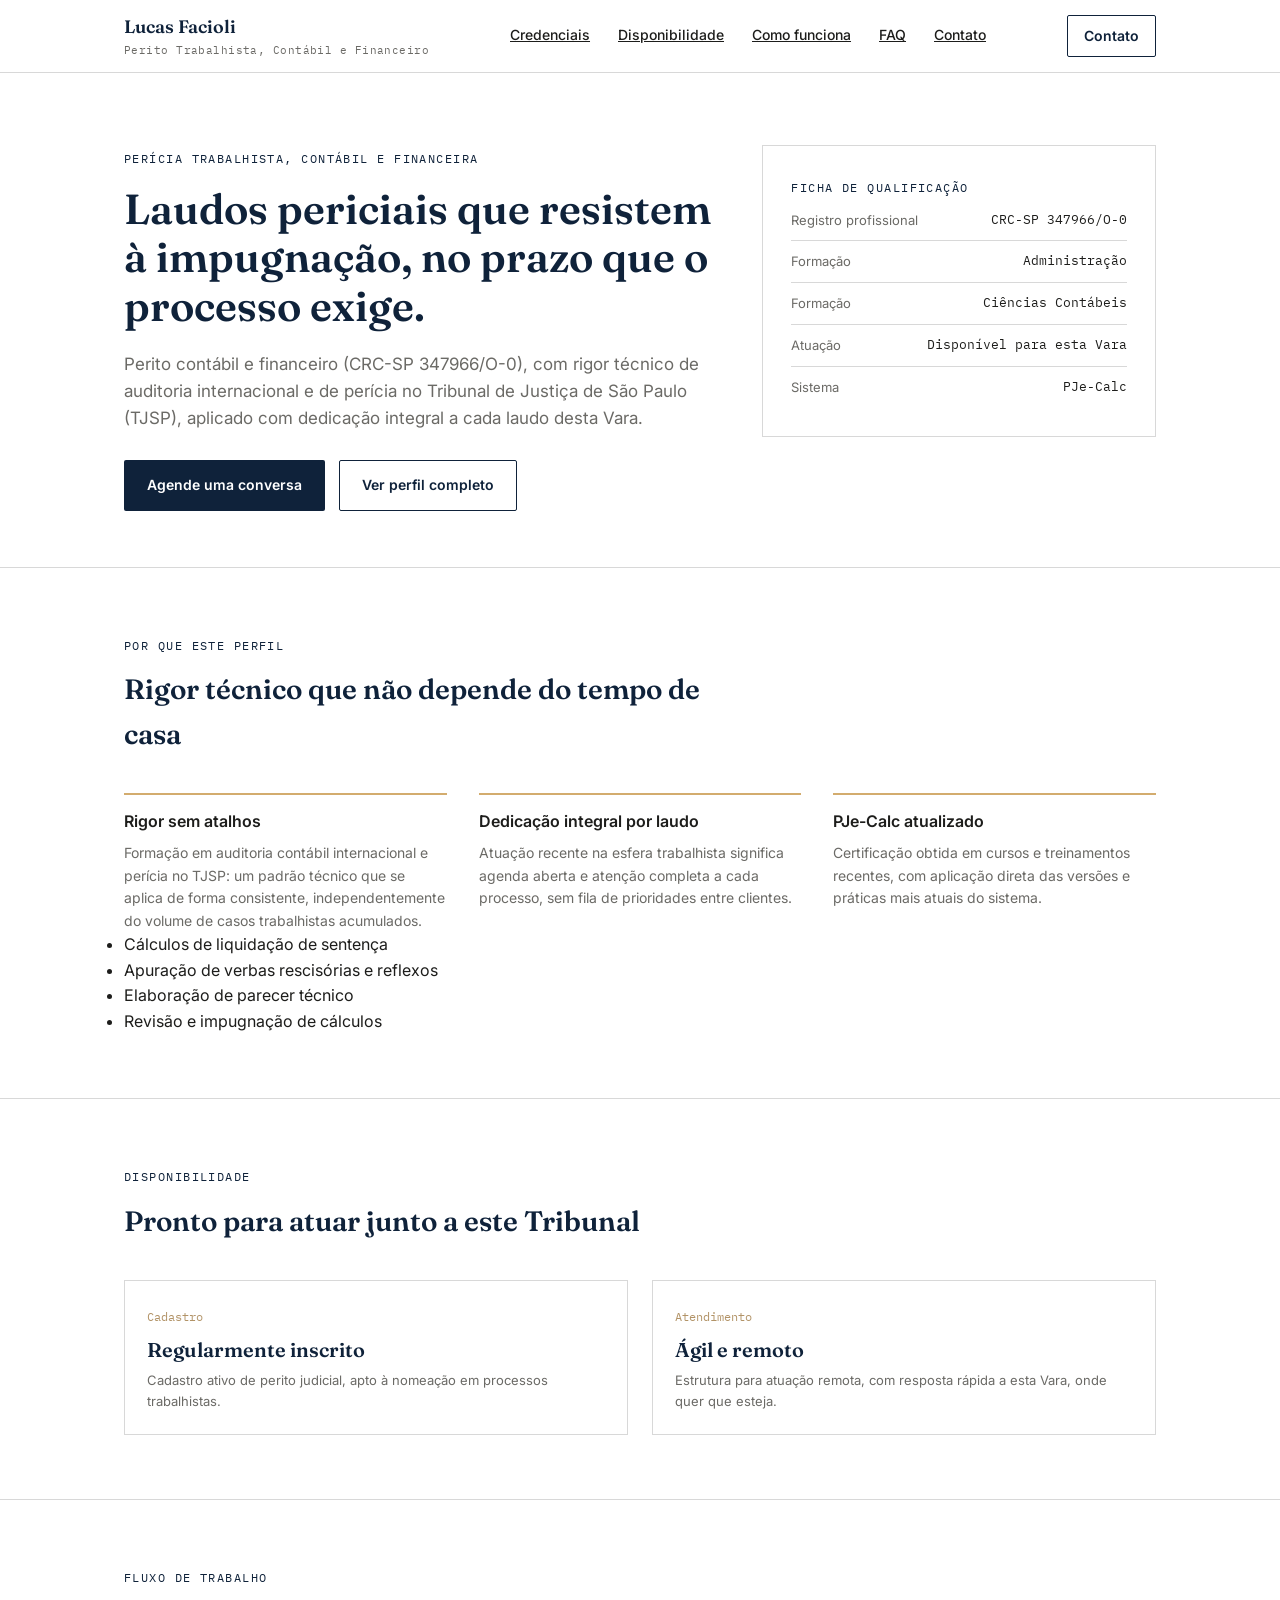
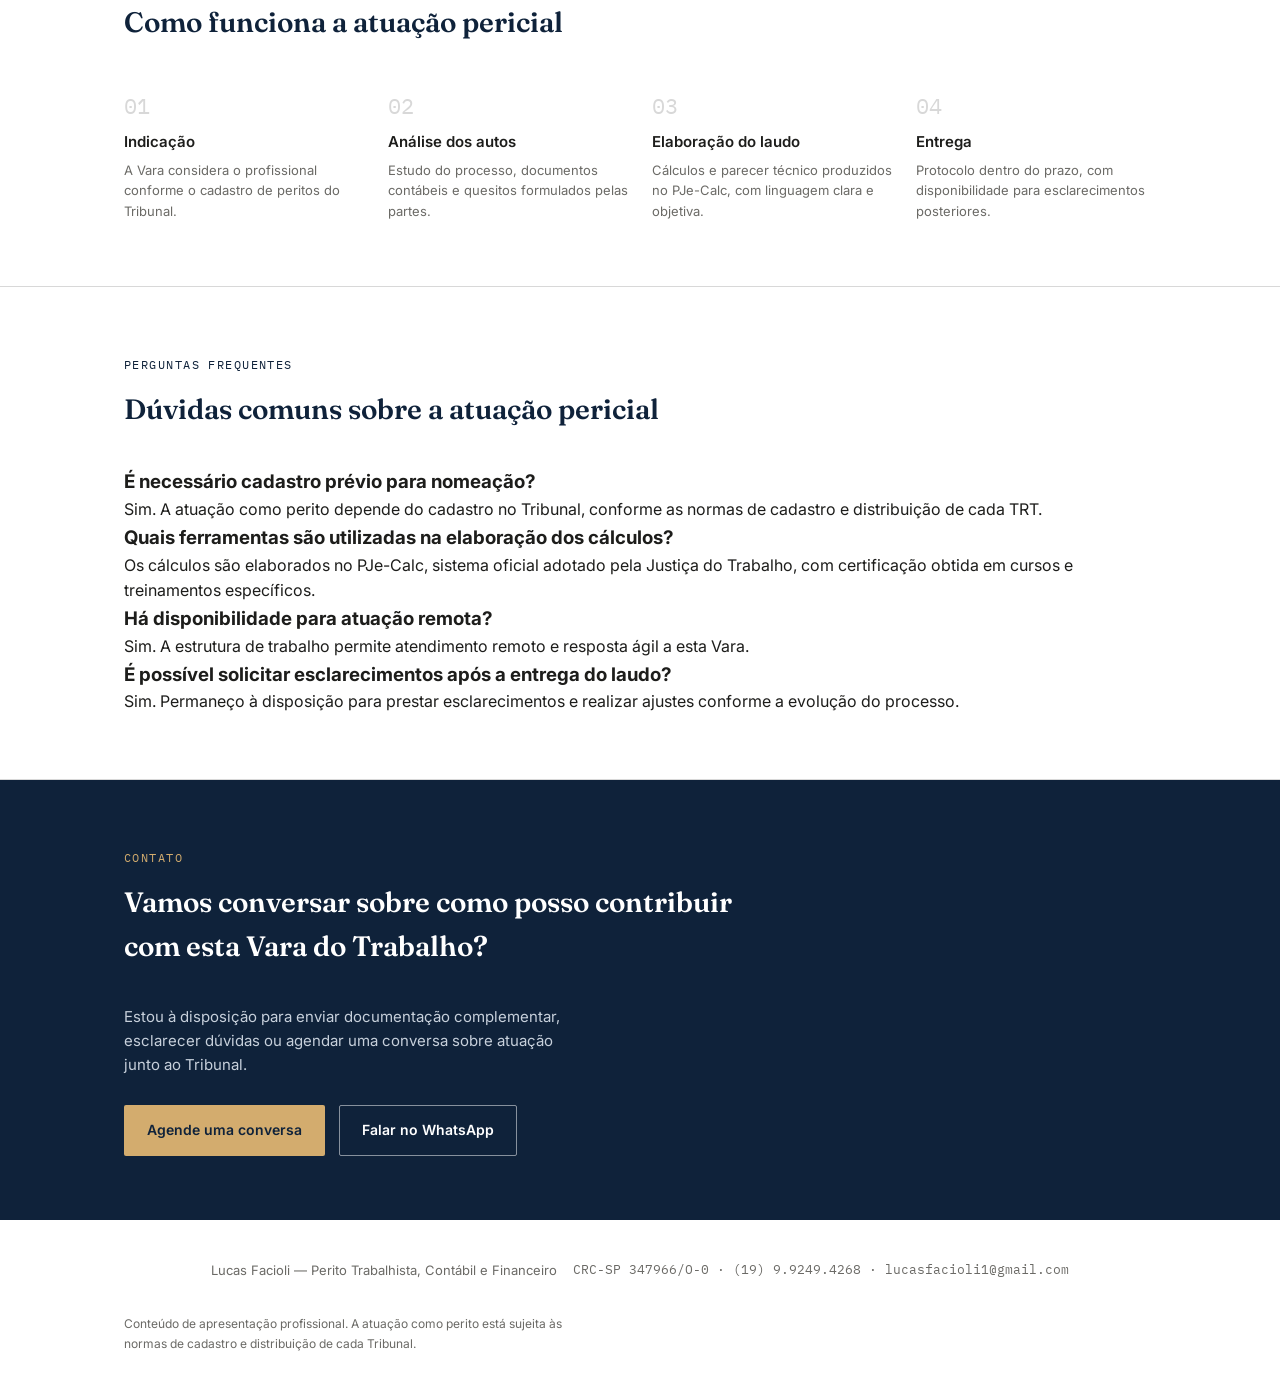
==== varas/index.html @ 5efcbf11 "rebranding trabalhista, FAQ e preview de link" ====
<!DOCTYPE html>
<html lang="pt-BR">
<head>
<meta charset="UTF-8">
<meta name="viewport" content="width=device-width, initial-scale=1.0">
<title>Lucas Facioli — Perito Trabalhista, Contábil e Financeiro</title>
<meta name="description" content="Perito trabalhista, contábil e financeiro (CRC-SP 347966/O-0), com rigor técnico de auditoria e perícia no TJSP, à disposição para atuação junto às Varas do Trabalho.">
<meta property="og:title" content="Lucas Facioli — Perito Trabalhista, Contábil e Financeiro">
<meta property="og:description" content="Laudos periciais que resistem à impugnação, no prazo que o processo exige.">
<meta property="og:url" content="https://lucasfacioli.com.br/varas">
<meta property="og:image" content="https://lucasfacioli.com.br/assets/og-varas.jpg">
<meta name="twitter:card" content="summary_large_image">
<meta name="twitter:title" content="Lucas Facioli — Perito Trabalhista, Contábil e Financeiro">
<meta name="twitter:description" content="Laudos periciais que resistem à impugnação, no prazo que o processo exige.">
<meta name="twitter:image" content="https://lucasfacioli.com.br/assets/og-varas.jpg">
<meta property="og:type" content="website">
<meta property="og:locale" content="pt_BR">
<link rel="preconnect" href="https://fonts.googleapis.com">
<link rel="preconnect" href="https://fonts.gstatic.com" crossorigin>
<link rel="icon" type="image/png" href="../assets/favicon.png">
<link rel="apple-touch-icon" href="../assets/favicon.png">
<link rel="stylesheet" href="../style.css">
</head>
<body>

<header>
  <div class="wrap">
    <div class="brand">Lucas Facioli<small>Perito Trabalhista, Contábil e Financeiro</small></div>
    <nav>
      <a href="#credenciais">Credenciais</a>
      <a href="#disponibilidade">Disponibilidade</a>
      <a href="#como-funciona">Como funciona</a>
      <a href="#faq">FAQ</a>
      <a href="#contato">Contato</a>
    </nav>
    <a href="#contato" class="btn btn-secondary" style="padding:9px 16px;">Contato</a>
  </div>
</header>

<section class="hero">
  <div class="wrap hero-grid">
    <div>
      <span class="eyebrow">Perícia trabalhista, contábil e financeira</span>
      <h1>Laudos periciais que resistem à impugnação, no prazo que o processo exige.</h1>
      <p class="lead">Perito contábil e financeiro (CRC-SP 347966/O-0), com rigor técnico de auditoria internacional e de perícia no Tribunal de Justiça de São Paulo (TJSP), aplicado com dedicação integral a cada laudo desta Vara.</p>
      <div class="cta-row">
        <a class="btn btn-primary" href="mailto:lucasfacioli1@gmail.com?subject=Apresenta%C3%A7%C3%A3o%20profissional%20%E2%80%94%20Perito%20Cont%C3%A1bil%2FFinanceiro">Agende uma conversa</a>
        <a class="btn btn-secondary" href="https://www.linkedin.com/in/lucasfacioli/" target="_blank" rel="noopener">Ver perfil completo</a>
      </div>
    </div>
    <div class="card">
      <span class="eyebrow">Ficha de qualificação</span>
      <div class="field"><span>Registro profissional</span><span>CRC-SP 347966/O-0</span></div>
      <div class="field"><span>Formação</span><span>Administração</span></div>
      <div class="field"><span>Formação</span><span>Ciências Contábeis</span></div>
      <div class="field"><span>Atuação</span><span>Disponível para esta Vara</span></div>
      <div class="field"><span>Sistema</span><span>PJe-Calc</span></div>
    </div>
  </div>
</section>

<section id="credenciais">
  <div class="wrap">
    <span class="eyebrow">Por que este perfil</span>
    <h2>Rigor técnico que não depende do tempo de casa</h2>
    <div class="cols-3">
      <div class="item">
        <h3>Rigor sem atalhos</h3>
        <p>Formação em auditoria contábil internacional e perícia no TJSP: um padrão técnico que se aplica de forma consistente, independentemente do volume de casos trabalhistas acumulados.</p>
      </div>
      <div class="item">
        <h3>Dedicação integral por laudo</h3>
        <p>Atuação recente na esfera trabalhista significa agenda aberta e atenção completa a cada processo, sem fila de prioridades entre clientes.</p>
      </div>
      <div class="item">
        <h3>PJe-Calc atualizado</h3>
        <p>Certificação obtida em cursos e treinamentos recentes, com aplicação direta das versões e práticas mais atuais do sistema.</p>
      </div>
    </div>
    <ul class="scope-list">
      <li>Cálculos de liquidação de sentença</li>
      <li>Apuração de verbas rescisórias e reflexos</li>
      <li>Elaboração de parecer técnico</li>
      <li>Revisão e impugnação de cálculos</li>
    </ul>
  </div>
</section>

<section id="disponibilidade">
  <div class="wrap">
    <span class="eyebrow">Disponibilidade</span>
    <h2>Pronto para atuar junto a este Tribunal</h2>
    <div class="region-grid">
      <div class="region">
        <span class="num">Cadastro</span>
        <h3>Regularmente inscrito</h3>
        <p>Cadastro ativo de perito judicial, apto à nomeação em processos trabalhistas.</p>
      </div>
      <div class="region">
        <span class="num">Atendimento</span>
        <h3>Ágil e remoto</h3>
        <p>Estrutura para atuação remota, com resposta rápida a esta Vara, onde quer que esteja.</p>
      </div>
    </div>
  </div>
</section>

<section id="como-funciona">
  <div class="wrap">
    <span class="eyebrow">Fluxo de trabalho</span>
    <h2>Como funciona a atuação pericial</h2>
    <div class="steps">
      <div class="step"><span class="n">01</span><h3>Indicação</h3><p>A Vara considera o profissional conforme o cadastro de peritos do Tribunal.</p></div>
      <div class="step"><span class="n">02</span><h3>Análise dos autos</h3><p>Estudo do processo, documentos contábeis e quesitos formulados pelas partes.</p></div>
      <div class="step"><span class="n">03</span><h3>Elaboração do laudo</h3><p>Cálculos e parecer técnico produzidos no PJe-Calc, com linguagem clara e objetiva.</p></div>
      <div class="step"><span class="n">04</span><h3>Entrega</h3><p>Protocolo dentro do prazo, com disponibilidade para esclarecimentos posteriores.</p></div>
    </div>
  </div>
</section>

<section id="faq">
  <div class="wrap">
    <span class="eyebrow">Perguntas frequentes</span>
    <h2>Dúvidas comuns sobre a atuação pericial</h2>
    <div class="faq-item">
      <h3>É necessário cadastro prévio para nomeação?</h3>
      <p>Sim. A atuação como perito depende do cadastro no Tribunal, conforme as normas de cadastro e distribuição de cada TRT.</p>
    </div>
    <div class="faq-item">
      <h3>Quais ferramentas são utilizadas na elaboração dos cálculos?</h3>
      <p>Os cálculos são elaborados no PJe-Calc, sistema oficial adotado pela Justiça do Trabalho, com certificação obtida em cursos e treinamentos específicos.</p>
    </div>
    <div class="faq-item">
      <h3>Há disponibilidade para atuação remota?</h3>
      <p>Sim. A estrutura de trabalho permite atendimento remoto e resposta ágil a esta Vara.</p>
    </div>
    <div class="faq-item">
      <h3>É possível solicitar esclarecimentos após a entrega do laudo?</h3>
      <p>Sim. Permaneço à disposição para prestar esclarecimentos e realizar ajustes conforme a evolução do processo.</p>
    </div>
  </div>
</section>

<section class="final" id="contato">
  <div class="wrap">
    <span class="eyebrow">Contato</span>
    <h2>Vamos conversar sobre como posso contribuir com esta Vara do Trabalho?</h2>
    <p>Estou à disposição para enviar documentação complementar, esclarecer dúvidas ou agendar uma conversa sobre atuação junto ao Tribunal.</p>
    <div class="cta-row">
      <a class="btn btn-primary" href="mailto:lucasfacioli1@gmail.com?subject=Apresenta%C3%A7%C3%A3o%20profissional%20%E2%80%94%20Perito%20Cont%C3%A1bil%2FFinanceiro">Agende uma conversa</a>
      <a class="btn btn-secondary" href="https://wa.me/5519992494268" target="_blank" rel="noopener">Falar no WhatsApp</a>
    </div>
  </div>
</section>

<footer>
  <div class="wrap" style="flex-direction:column;">
    <div class="wrap" style="padding:0;">
      <span>Lucas Facioli — Perito Trabalhista, Contábil e Financeiro</span>
      <span class="mono">CRC-SP 347966/O-0 · (19) 9.9249.4268 · lucasfacioli1@gmail.com</span>
    </div>
    <p class="legal">Conteúdo de apresentação profissional. A atuação como perito está sujeita às normas de cadastro e distribuição de cada Tribunal.</p>
  </div>
</footer>

</body>
</html>
---- style.css ----
@import url('https://fonts.googleapis.com/css2?family=Fraunces:opsz,wght@9..144,600;9..144,700&family=Inter:wght@400;500;600&family=IBM+Plex+Mono:wght@400;500&display=swap');

:root{
  --bg:#FFFFFF;
  --card:#FFFFFF;
  --ink:#1D1D1B;
  --muted:#6B6A66;
  --navy:#0F223A;
  --navy-2:#173556;
  --gold:#D3AC6E;
  --gold-2:#B29367;
  --line:#D8D8D8;
  --serif:'Fraunces', serif;
  --sans:'Inter', sans-serif;
  --mono:'IBM Plex Mono', monospace;
}
*{box-sizing:border-box; margin:0; padding:0;}
html{scroll-behavior:smooth;}
body{
  background:var(--bg);
  color:var(--ink);
  font-family:var(--sans);
  line-height:1.6;
  -webkit-font-smoothing:antialiased;
}
a{color:inherit;}
.wrap{max-width:1080px; margin:0 auto; padding:0 24px;}
.eyebrow{
  font-family:var(--mono);
  font-size:12px;
  letter-spacing:0.12em;
  text-transform:uppercase;
  color:var(--navy);
}

/* Top bar */
header{
  border-bottom:1px solid var(--line);
  position:sticky; top:0; background:rgba(255,255,255,0.92);
  backdrop-filter:blur(6px);
  z-index:10;
}
header .wrap{display:flex; align-items:center; justify-content:space-between; height:72px;}
.brand{font-family:var(--serif); font-weight:600; font-size:18px; color:var(--navy);}
.brand small{display:block; font-family:var(--mono); font-weight:400; font-size:11px; color:var(--muted); letter-spacing:0.04em;}
nav{display:flex; gap:28px; font-size:14px; font-weight:500;}
nav a{border-bottom:1px solid transparent;}
nav a:hover{border-color:var(--gold-2);}
@media (max-width:680px){ nav{display:none;} }

/* Hero */
.hero{padding:72px 0 56px; border-bottom:1px solid var(--line);}
.hero-grid{display:grid; grid-template-columns:1.5fr 1fr; gap:48px; align-items:start;}
@media (max-width:860px){ .hero-grid{grid-template-columns:1fr;} }
.hero h1{font-family:var(--serif); font-size:42px; line-height:1.16; font-weight:600; margin:14px 0 20px; color:var(--navy);}
@media (max-width:640px){ .hero h1{font-size:30px;} }
.hero p.lead{font-size:17px; color:var(--muted); max-width:56ch;}
.cta-row{display:flex; gap:14px; margin-top:28px; flex-wrap:wrap;}
.btn{display:inline-flex; align-items:center; gap:8px; padding:13px 22px; font-size:14px; font-weight:600; border-radius:2px; text-decoration:none; border:1px solid transparent; transition:opacity .15s;}
.btn:hover{opacity:0.85;}
.btn-primary{background:var(--navy); color:#FFFFFF;}
.btn-secondary{border-color:var(--navy); color:var(--navy);}

/* Qualification card */
.card{background:var(--card); border:1px solid var(--line); padding:28px;}
.card .eyebrow{margin-bottom:16px;}
.field{display:flex; justify-content:space-between; gap:12px; padding:10px 0; border-bottom:1px solid var(--line); font-size:13px;}
.field:last-child{border-bottom:none;}
.field span:first-child{color:var(--muted);}
.field span:last-child{font-family:var(--mono); text-align:right;}

/* Sections */
section{padding:64px 0; border-bottom:1px solid var(--line);}
section h2{font-family:var(--serif); font-size:28px; font-weight:600; margin:10px 0 36px; max-width:32ch; color:var(--navy);}

.cols-3{display:grid; grid-template-columns:repeat(3,1fr); gap:32px;}
@media (max-width:780px){ .cols-3{grid-template-columns:1fr;} }
.item h3{font-size:16px; font-weight:600; margin-bottom:8px; padding-top:14px; border-top:2px solid var(--gold);}
.item p{font-size:14px; color:var(--muted);}

.region-grid{display:grid; grid-template-columns:1fr 1fr; gap:24px;}
@media (max-width:600px){ .region-grid{grid-template-columns:1fr;} }
.region{background:var(--card); border:1px solid var(--line); padding:22px;}
.region .num{font-family:var(--mono); font-size:12px; color:var(--gold-2);}
.region h3{font-family:var(--serif); font-size:20px; font-weight:600; margin:6px 0 4px; color:var(--navy);}
.region p{font-size:13px; color:var(--muted);}

.steps{display:grid; grid-template-columns:repeat(4,1fr); gap:24px;}
@media (max-width:860px){ .steps{grid-template-columns:1fr 1fr;} }
@media (max-width:560px){ .steps{grid-template-columns:1fr;} }
.step{position:relative; padding-top:8px;}
.step .n{font-family:var(--mono); font-size:22px; color:var(--line); display:block; margin-bottom:6px;}
.step h3{font-size:15px; font-weight:600; margin-bottom:6px;}
.step p{font-size:13px; color:var(--muted);}

/* Final CTA band */
.final{background:var(--navy); color:#FFFFFF; border-bottom:none;}
.final .eyebrow{color:var(--gold);}
.final h2{color:#FFFFFF;}
.final p{color:#C7D0DB; max-width:52ch; font-size:15px; margin-bottom:24px;}
.final .btn-primary{background:var(--gold); color:var(--navy);}
.final .btn-secondary{border-color:rgba(255,255,255,0.5); color:#FFFFFF;}

footer{padding:40px 0;}
footer .wrap{display:flex; justify-content:space-between; flex-wrap:wrap; gap:16px; font-size:13px; color:var(--muted);}
footer .mono{font-family:var(--mono);}
footer .legal{font-size:12px; color:var(--muted); max-width:60ch; margin-top:18px;}
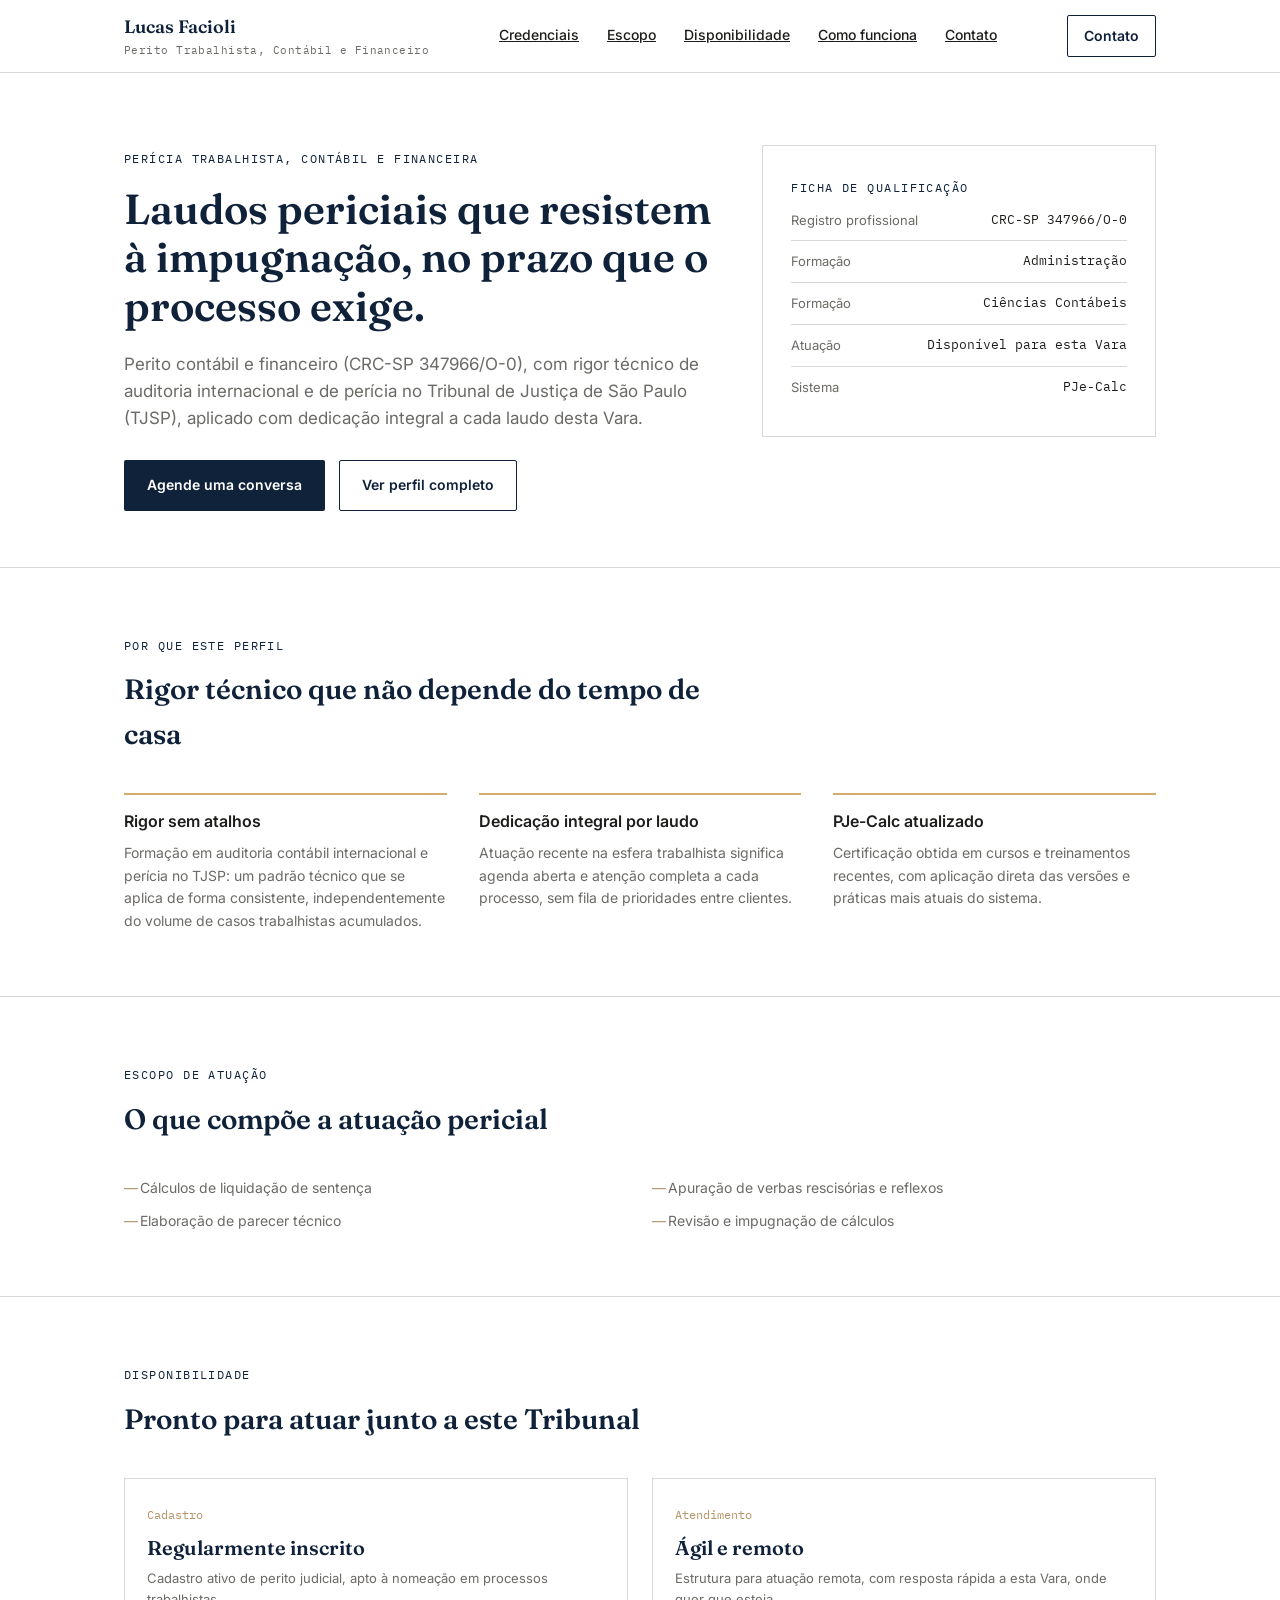
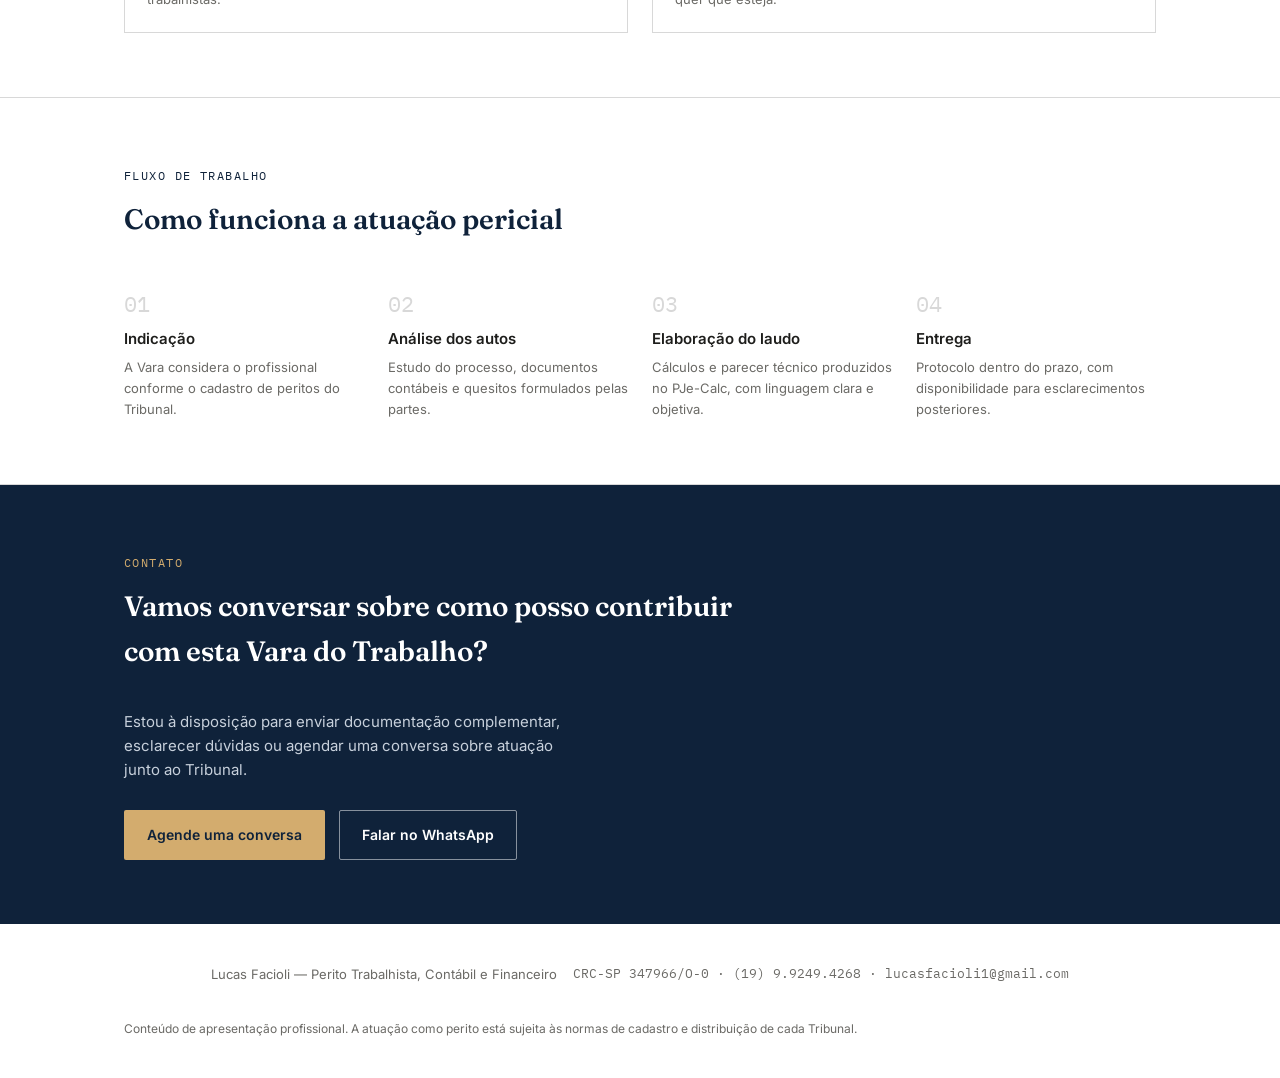
==== commit 615497dd: "remove FAQ, cria secao de escopo, corrige rodape" ====
--- a/varas/index.html
+++ b/varas/index.html
@@ -28,9 +28,9 @@
     <div class="brand">Lucas Facioli<small>Perito Trabalhista, Contábil e Financeiro</small></div>
     <nav>
       <a href="#credenciais">Credenciais</a>
+      <a href="#escopo">Escopo</a>
       <a href="#disponibilidade">Disponibilidade</a>
       <a href="#como-funciona">Como funciona</a>
-      <a href="#faq">FAQ</a>
       <a href="#contato">Contato</a>
     </nav>
     <a href="#contato" class="btn btn-secondary" style="padding:9px 16px;">Contato</a>
@@ -77,6 +77,13 @@
         <p>Certificação obtida em cursos e treinamentos recentes, com aplicação direta das versões e práticas mais atuais do sistema.</p>
       </div>
     </div>
+  </div>
+</section>
+
+<section id="escopo">
+  <div class="wrap">
+    <span class="eyebrow">Escopo de atuação</span>
+    <h2>O que compõe a atuação pericial</h2>
     <ul class="scope-list">
       <li>Cálculos de liquidação de sentença</li>
       <li>Apuração de verbas rescisórias e reflexos</li>
@@ -118,29 +125,6 @@
   </div>
 </section>
 
-<section id="faq">
-  <div class="wrap">
-    <span class="eyebrow">Perguntas frequentes</span>
-    <h2>Dúvidas comuns sobre a atuação pericial</h2>
-    <div class="faq-item">
-      <h3>É necessário cadastro prévio para nomeação?</h3>
-      <p>Sim. A atuação como perito depende do cadastro no Tribunal, conforme as normas de cadastro e distribuição de cada TRT.</p>
-    </div>
-    <div class="faq-item">
-      <h3>Quais ferramentas são utilizadas na elaboração dos cálculos?</h3>
-      <p>Os cálculos são elaborados no PJe-Calc, sistema oficial adotado pela Justiça do Trabalho, com certificação obtida em cursos e treinamentos específicos.</p>
-    </div>
-    <div class="faq-item">
-      <h3>Há disponibilidade para atuação remota?</h3>
-      <p>Sim. A estrutura de trabalho permite atendimento remoto e resposta ágil a esta Vara.</p>
-    </div>
-    <div class="faq-item">
-      <h3>É possível solicitar esclarecimentos após a entrega do laudo?</h3>
-      <p>Sim. Permaneço à disposição para prestar esclarecimentos e realizar ajustes conforme a evolução do processo.</p>
-    </div>
-  </div>
-</section>
-
 <section class="final" id="contato">
   <div class="wrap">
     <span class="eyebrow">Contato</span>
--- a/style.css
+++ b/style.css
@@ -101,7 +101,17 @@
 .final .btn-primary{background:var(--gold); color:var(--navy);}
 .final .btn-secondary{border-color:rgba(255,255,255,0.5); color:#FFFFFF;}
 
+.scope-list{list-style:none; display:grid; grid-template-columns:1fr 1fr; gap:10px 24px; margin-top:28px; font-size:14px;}
+.scope-list li{padding-left:16px; position:relative; color:var(--muted);}
+.scope-list li::before{content:"—"; position:absolute; left:0; color:var(--gold-2);}
+@media (max-width:600px){ .scope-list{grid-template-columns:1fr;} }
+
+.faq-item{padding:20px 0; border-bottom:1px solid var(--line);}
+.faq-item:last-child{border-bottom:none;}
+.faq-item h3{font-size:15px; font-weight:600; margin-bottom:6px;}
+.faq-item p{font-size:14px; color:var(--muted);}
+
 footer{padding:40px 0;}
 footer .wrap{display:flex; justify-content:space-between; flex-wrap:wrap; gap:16px; font-size:13px; color:var(--muted);}
 footer .mono{font-family:var(--mono);}
-footer .legal{font-size:12px; color:var(--muted); max-width:60ch; margin-top:18px;}
+footer .legal{font-size:12px; color:var(--muted); margin-top:18px;}
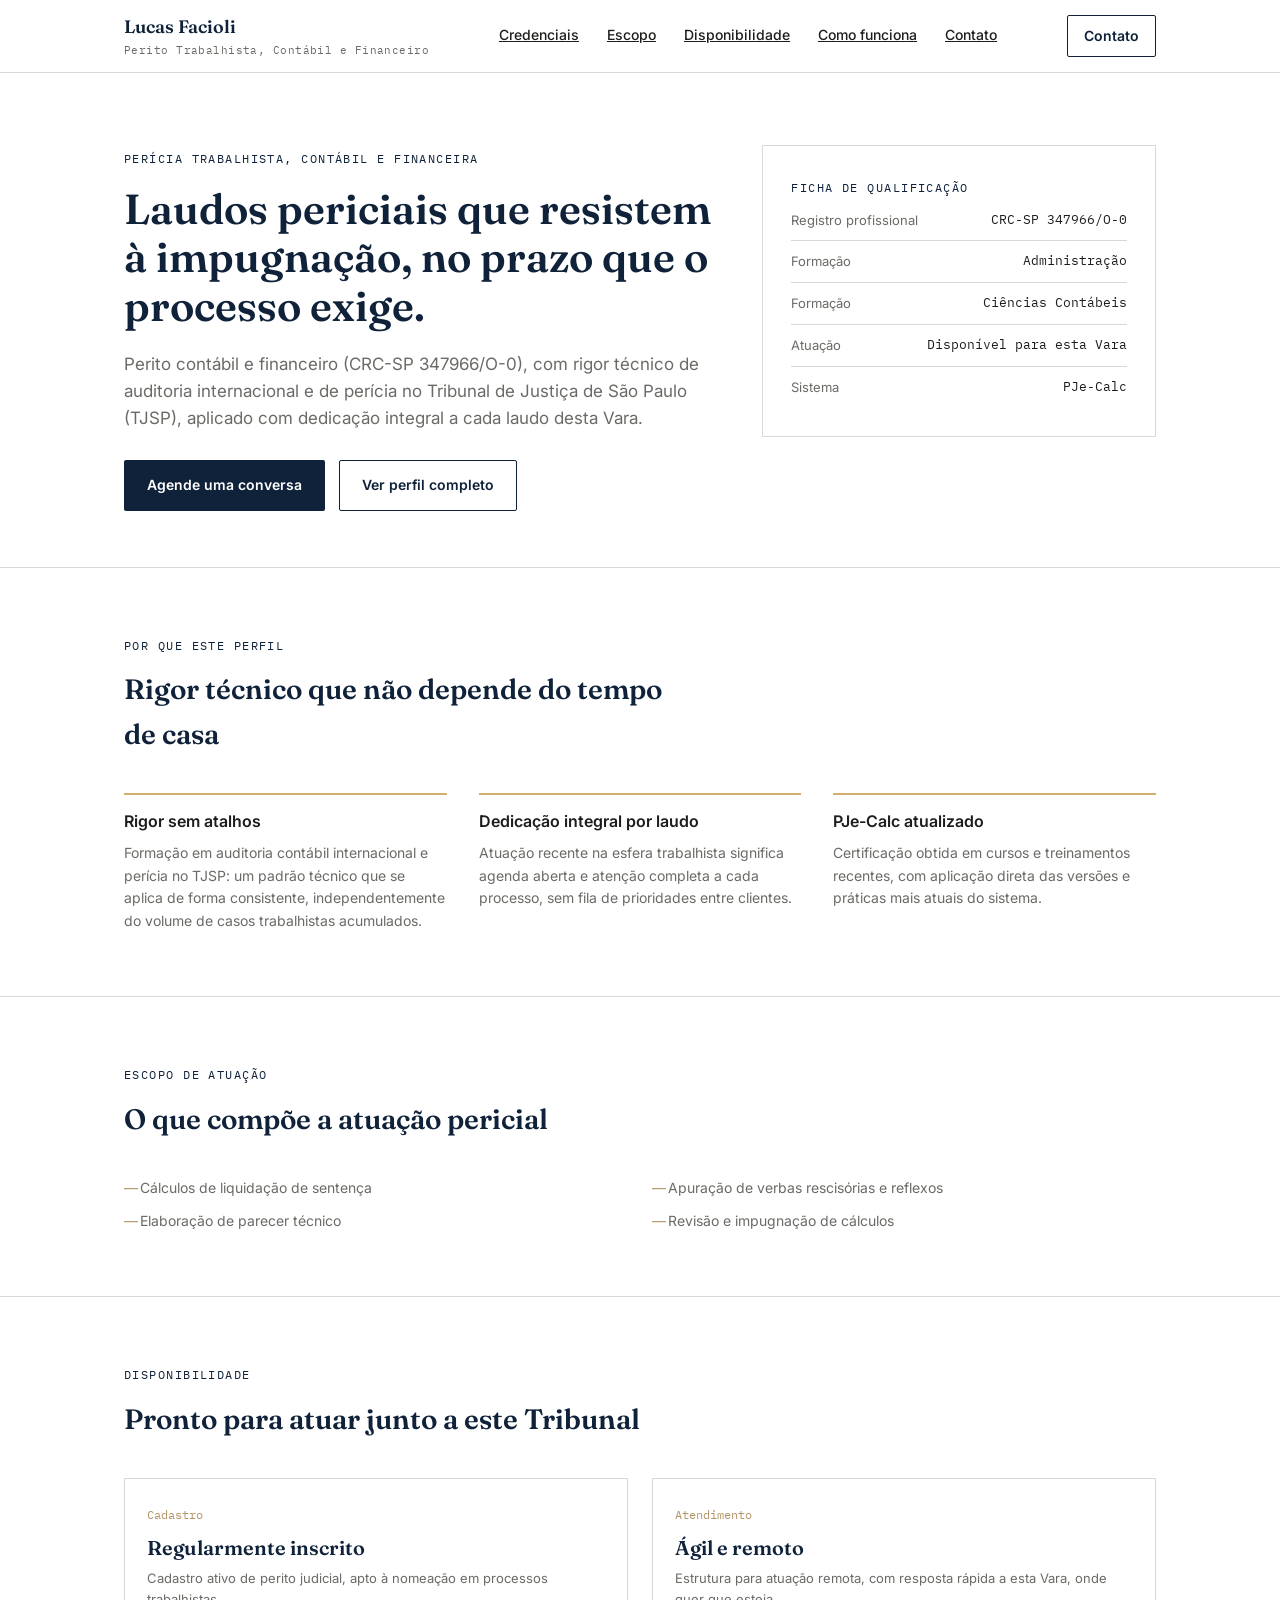
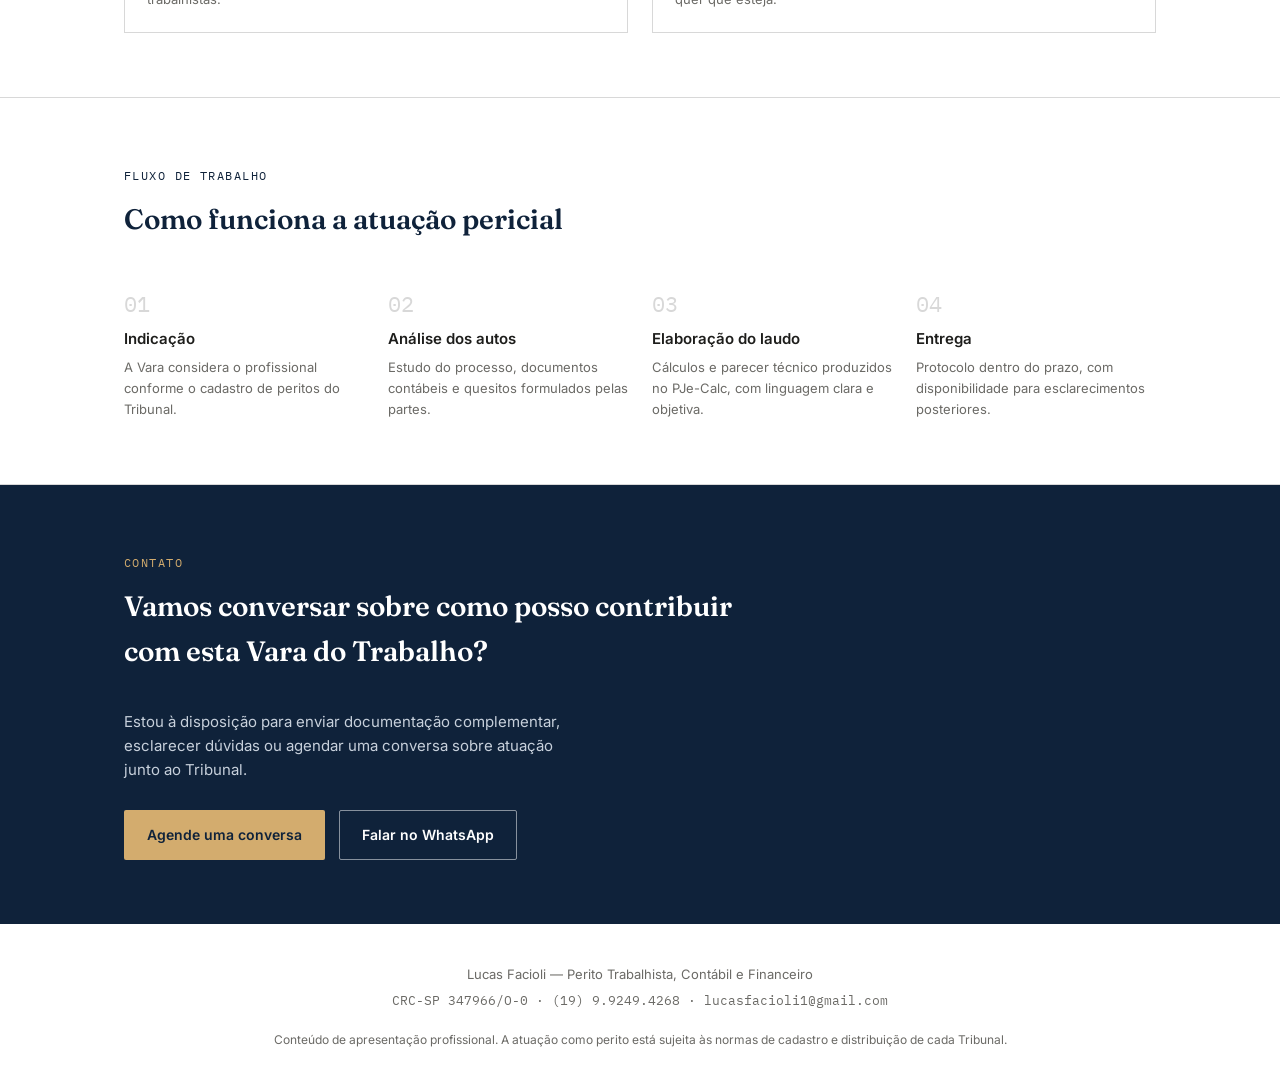
==== commit 508a2715: "corrige titulo, centraliza rodape, whatsapp com mensagem" ====
--- a/varas/index.html
+++ b/varas/index.html
@@ -62,7 +62,7 @@
 <section id="credenciais">
   <div class="wrap">
     <span class="eyebrow">Por que este perfil</span>
-    <h2>Rigor técnico que não depende do tempo de casa</h2>
+    <h2>Rigor técnico que não depende do tempo de&nbsp;casa</h2>
     <div class="cols-3">
       <div class="item">
         <h3>Rigor sem atalhos</h3>
@@ -132,17 +132,15 @@
     <p>Estou à disposição para enviar documentação complementar, esclarecer dúvidas ou agendar uma conversa sobre atuação junto ao Tribunal.</p>
     <div class="cta-row">
       <a class="btn btn-primary" href="mailto:lucasfacioli1@gmail.com?subject=Apresenta%C3%A7%C3%A3o%20profissional%20%E2%80%94%20Perito%20Cont%C3%A1bil%2FFinanceiro">Agende uma conversa</a>
-      <a class="btn btn-secondary" href="https://wa.me/5519992494268" target="_blank" rel="noopener">Falar no WhatsApp</a>
+      <a class="btn btn-secondary" href="https://wa.me/5519992494268?text=Ol%C3%A1%2C%20Lucas%21%20Sou%20da%20Vara%20do%20Trabalho%20e%20gostaria%20de%20mais%20informa%C3%A7%C3%B5es%20sobre%20sua%20atua%C3%A7%C3%A3o%20como%20perito." target="_blank" rel="noopener">Falar no WhatsApp</a>
     </div>
   </div>
 </section>
 
 <footer>
-  <div class="wrap" style="flex-direction:column;">
-    <div class="wrap" style="padding:0;">
-      <span>Lucas Facioli — Perito Trabalhista, Contábil e Financeiro</span>
-      <span class="mono">CRC-SP 347966/O-0 · (19) 9.9249.4268 · lucasfacioli1@gmail.com</span>
-    </div>
+  <div class="wrap footer-center">
+    <span>Lucas Facioli — Perito Trabalhista, Contábil e Financeiro</span>
+    <span class="mono">CRC-SP 347966/O-0 · (19) 9.9249.4268 · lucasfacioli1@gmail.com</span>
     <p class="legal">Conteúdo de apresentação profissional. A atuação como perito está sujeita às normas de cadastro e distribuição de cada Tribunal.</p>
   </div>
 </footer>
--- a/style.css
+++ b/style.css
@@ -112,6 +112,6 @@
 .faq-item p{font-size:14px; color:var(--muted);}
 
 footer{padding:40px 0;}
-footer .wrap{display:flex; justify-content:space-between; flex-wrap:wrap; gap:16px; font-size:13px; color:var(--muted);}
+footer .wrap.footer-center{display:flex; flex-direction:column; align-items:center; text-align:center; gap:6px; font-size:13px; color:var(--muted);}
 footer .mono{font-family:var(--mono);}
-footer .legal{font-size:12px; color:var(--muted); margin-top:18px;}
+footer .legal{font-size:12px; color:var(--muted); margin-top:12px;}
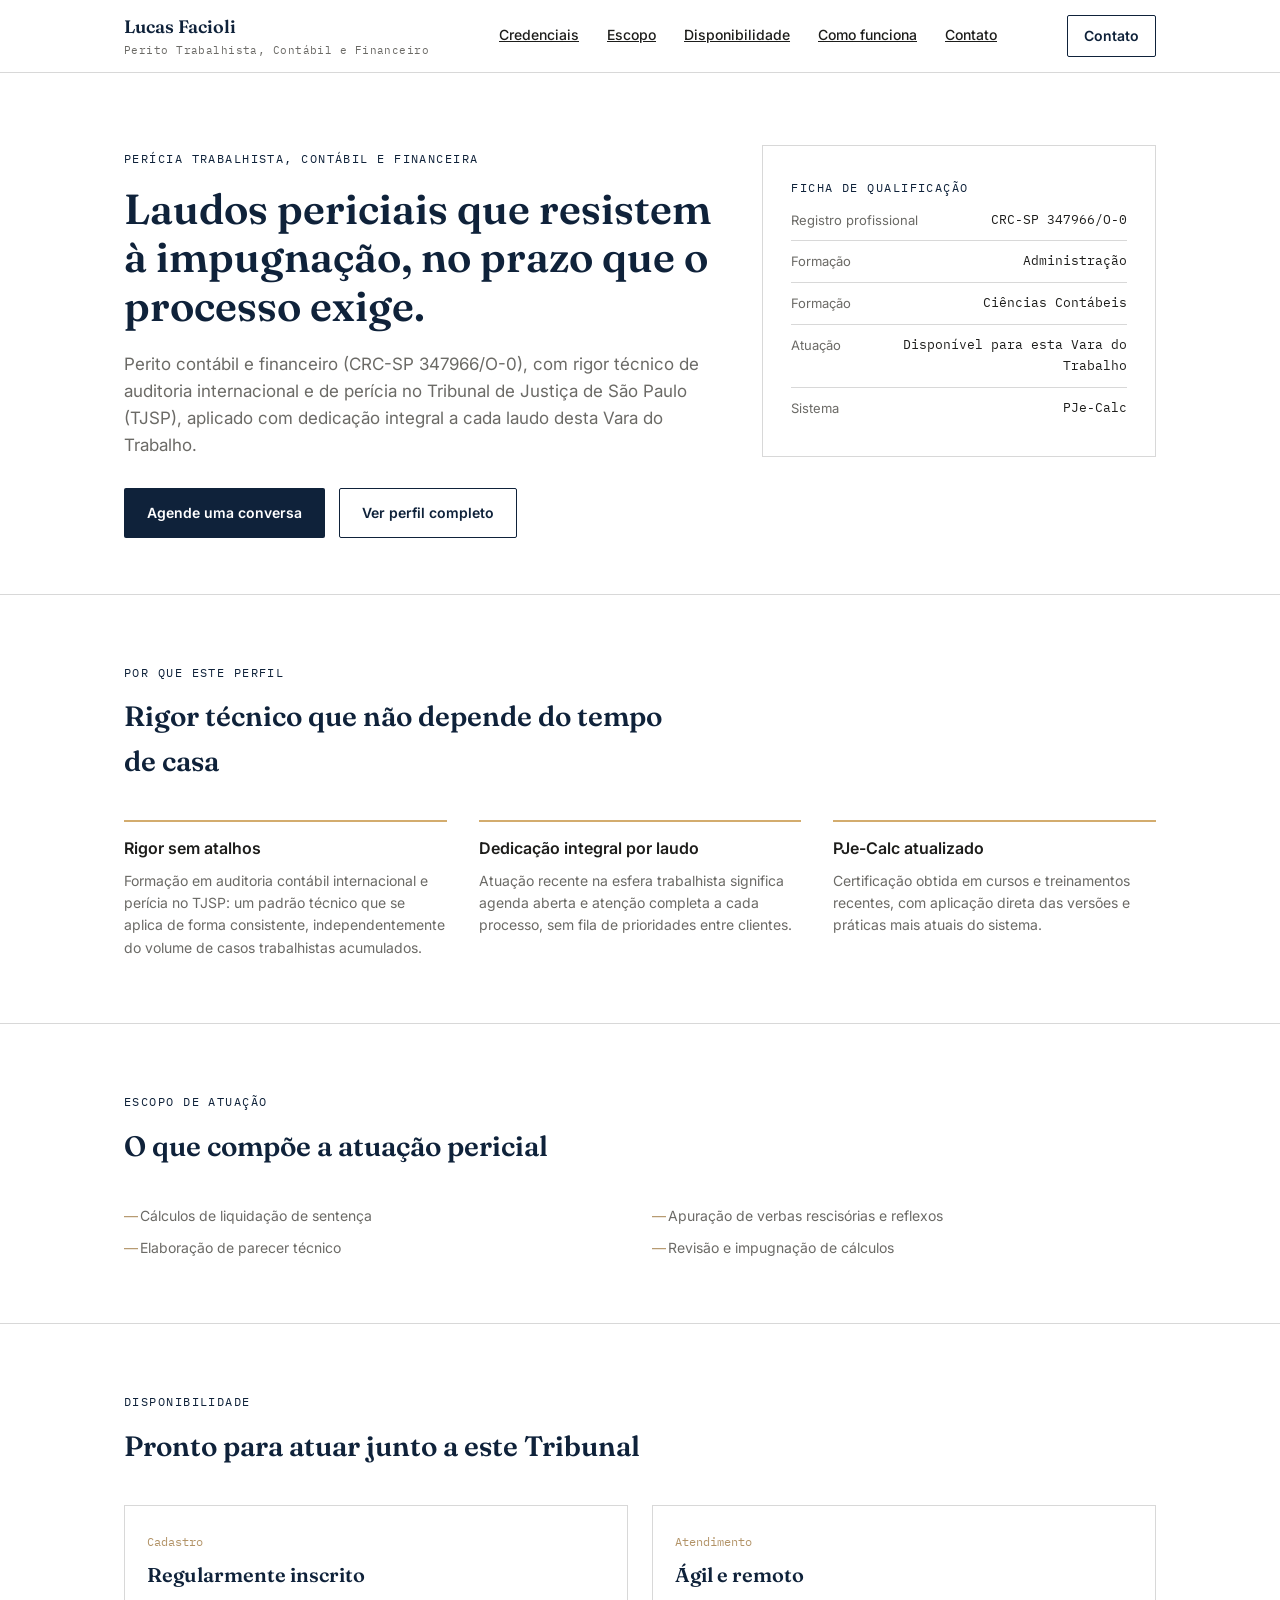
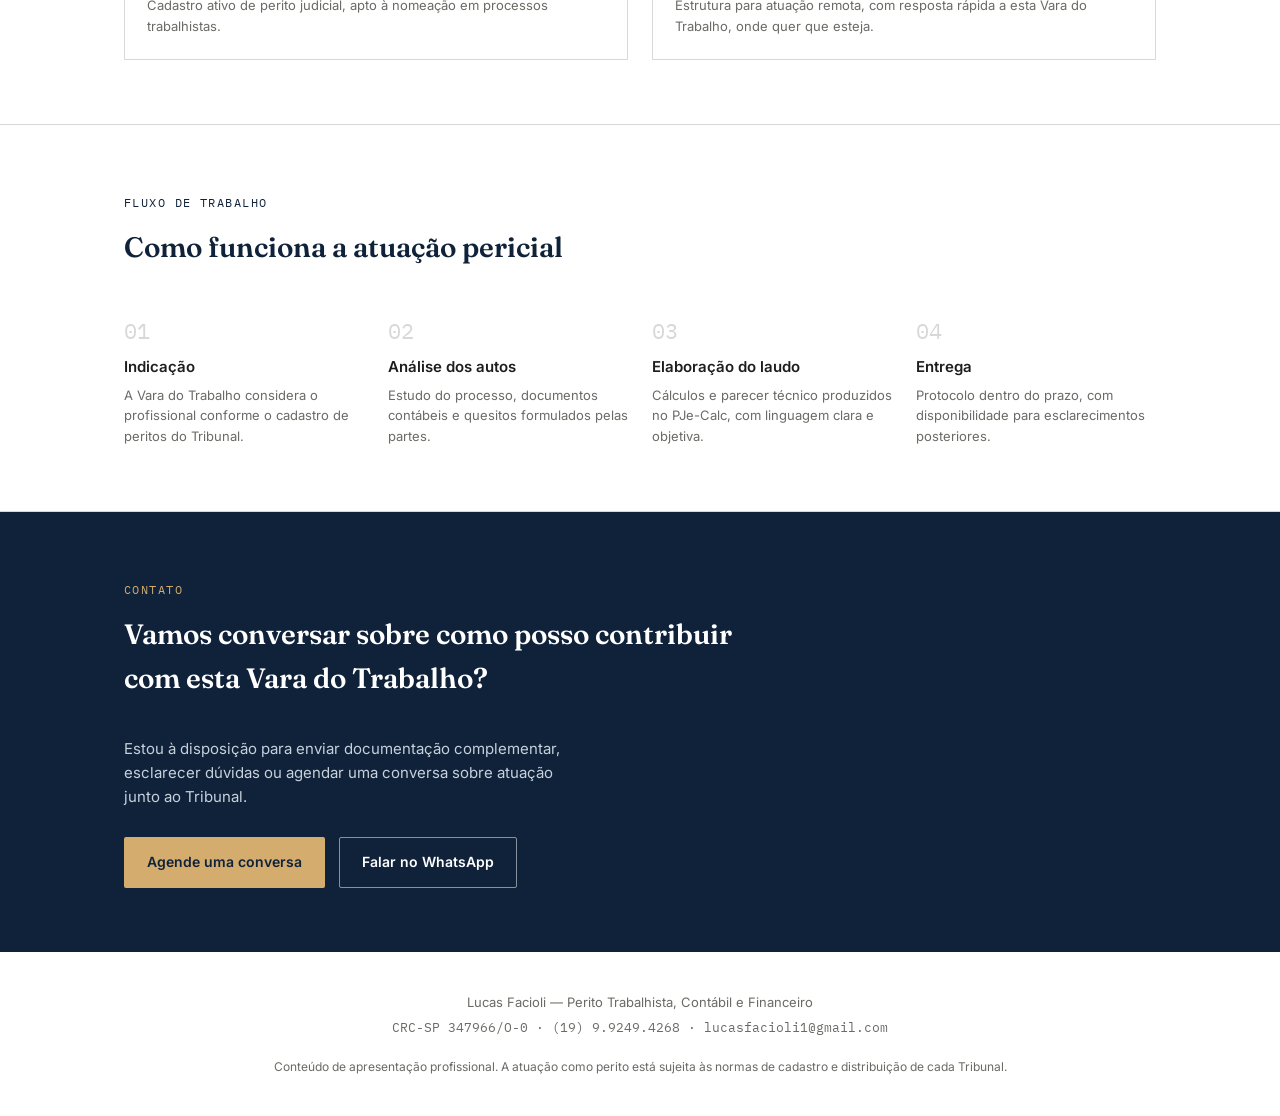
==== commit a0c00c8a: "reforca trabalhista em todas mencoes a Vara" ====
--- a/varas/index.html
+++ b/varas/index.html
@@ -42,7 +42,7 @@
     <div>
       <span class="eyebrow">Perícia trabalhista, contábil e financeira</span>
       <h1>Laudos periciais que resistem à impugnação, no prazo que o processo exige.</h1>
-      <p class="lead">Perito contábil e financeiro (CRC-SP 347966/O-0), com rigor técnico de auditoria internacional e de perícia no Tribunal de Justiça de São Paulo (TJSP), aplicado com dedicação integral a cada laudo desta Vara.</p>
+      <p class="lead">Perito contábil e financeiro (CRC-SP 347966/O-0), com rigor técnico de auditoria internacional e de perícia no Tribunal de Justiça de São Paulo (TJSP), aplicado com dedicação integral a cada laudo desta Vara do Trabalho.</p>
       <div class="cta-row">
         <a class="btn btn-primary" href="mailto:lucasfacioli1@gmail.com?subject=Apresenta%C3%A7%C3%A3o%20profissional%20%E2%80%94%20Perito%20Cont%C3%A1bil%2FFinanceiro">Agende uma conversa</a>
         <a class="btn btn-secondary" href="https://www.linkedin.com/in/lucasfacioli/" target="_blank" rel="noopener">Ver perfil completo</a>
@@ -53,7 +53,7 @@
       <div class="field"><span>Registro profissional</span><span>CRC-SP 347966/O-0</span></div>
       <div class="field"><span>Formação</span><span>Administração</span></div>
       <div class="field"><span>Formação</span><span>Ciências Contábeis</span></div>
-      <div class="field"><span>Atuação</span><span>Disponível para esta Vara</span></div>
+      <div class="field"><span>Atuação</span><span>Disponível para esta Vara do Trabalho</span></div>
       <div class="field"><span>Sistema</span><span>PJe-Calc</span></div>
     </div>
   </div>
@@ -106,7 +106,7 @@
       <div class="region">
         <span class="num">Atendimento</span>
         <h3>Ágil e remoto</h3>
-        <p>Estrutura para atuação remota, com resposta rápida a esta Vara, onde quer que esteja.</p>
+        <p>Estrutura para atuação remota, com resposta rápida a esta Vara do Trabalho, onde quer que esteja.</p>
       </div>
     </div>
   </div>
@@ -117,7 +117,7 @@
     <span class="eyebrow">Fluxo de trabalho</span>
     <h2>Como funciona a atuação pericial</h2>
     <div class="steps">
-      <div class="step"><span class="n">01</span><h3>Indicação</h3><p>A Vara considera o profissional conforme o cadastro de peritos do Tribunal.</p></div>
+      <div class="step"><span class="n">01</span><h3>Indicação</h3><p>A Vara do Trabalho considera o profissional conforme o cadastro de peritos do Tribunal.</p></div>
       <div class="step"><span class="n">02</span><h3>Análise dos autos</h3><p>Estudo do processo, documentos contábeis e quesitos formulados pelas partes.</p></div>
       <div class="step"><span class="n">03</span><h3>Elaboração do laudo</h3><p>Cálculos e parecer técnico produzidos no PJe-Calc, com linguagem clara e objetiva.</p></div>
       <div class="step"><span class="n">04</span><h3>Entrega</h3><p>Protocolo dentro do prazo, com disponibilidade para esclarecimentos posteriores.</p></div>
@@ -145,5 +145,6 @@
   </div>
 </footer>
 
+<script defer src="/_vercel/insights/script.js"></script>
 </body>
 </html>
